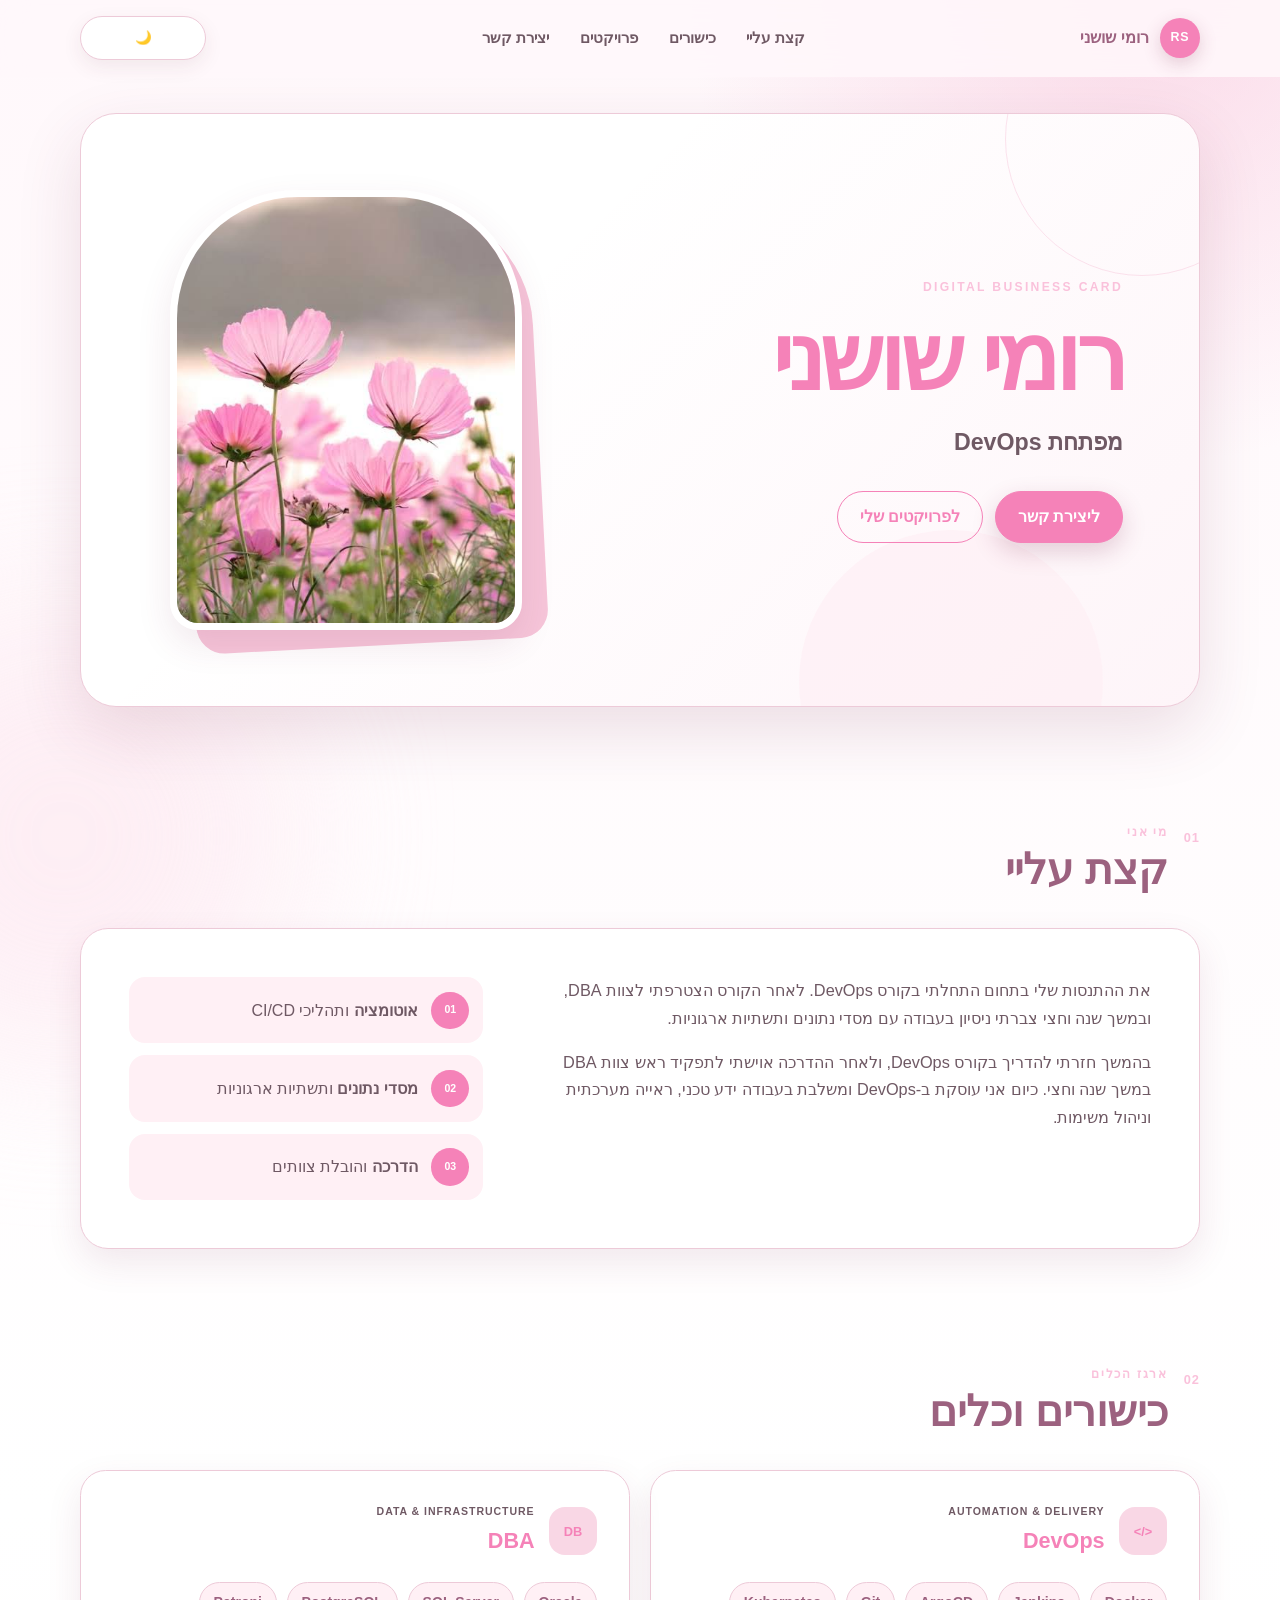
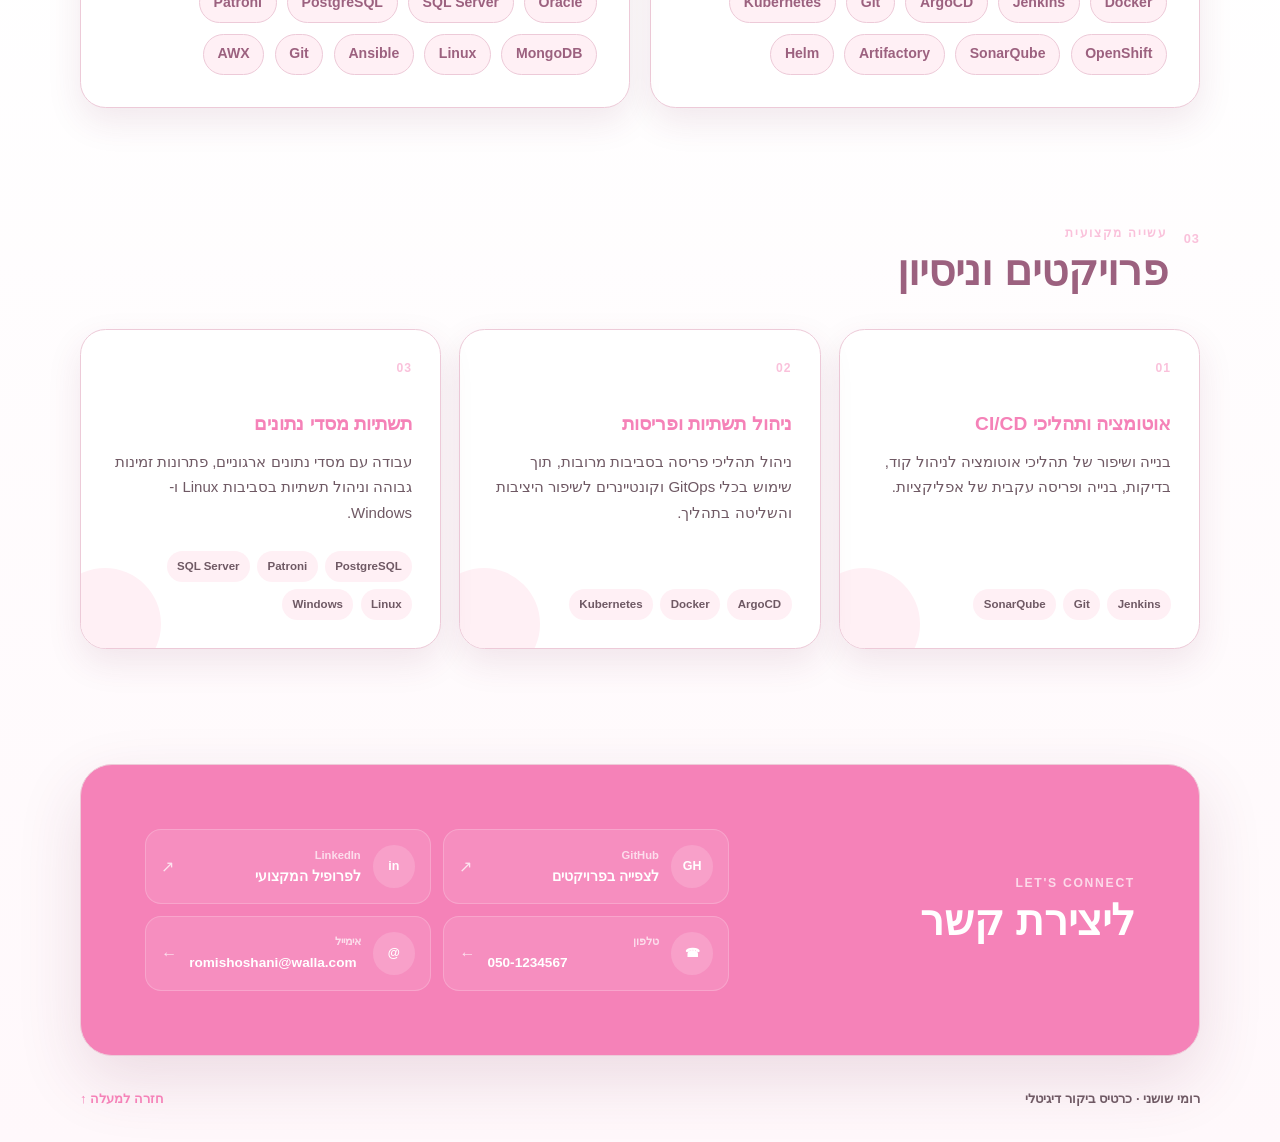
==== index.html @ 7db03954 "rename business_card.html to index.html for GitHub Pages" ====
<!DOCTYPE html>
<html lang="he" dir="rtl">
<head>
    <meta charset="UTF-8">
    <meta name="viewport" content="width=device-width, initial-scale=1.0">
    <title>כרטיס ביקור | רומי שושני</title>
    <link rel="stylesheet" href="style.css">
</head>
<body>
    <a class="skip-link" href="#main-content">דילוג לתוכן המרכזי</a>

    <header class="site-header">
        <div class="navigation-container">
            <a class="brand" href="#home" aria-label="חזרה לראש העמוד">
                <span class="brand-mark" aria-hidden="true">RS</span>
                <span class="brand-name">רומי שושני</span>
            </a>

            <nav class="main-navigation" aria-label="ניווט ראשי">
                <ul class="navigation-list">
                    <li><a class="navigation-link" href="#about">קצת עליי</a></li>
                    <li><a class="navigation-link" href="#skills">כישורים</a></li>
                    <li><a class="navigation-link" href="#projects">פרויקטים</a></li>
                    <li><a class="navigation-link" href="#contact">יצירת קשר</a></li>
                </ul>
            </nav>

            <div class="theme-control">
                <input class="theme-toggle" type="checkbox" id="theme-toggle">
                <label class="theme-toggle-label" for="theme-toggle">
                    <span class="moon-icon" aria-hidden="true">🌙</span>
                    <span class="sun-icon" aria-hidden="true">☀️</span>
                </label>
            </div>
        </div>
    </header>

    <main id="main-content">
        <section class="hero" id="home" aria-labelledby="profile-name">
            <div class="hero-content">
                <p class="eyebrow">DIGITAL BUSINESS CARD</p>
                <h1 class="full-name" id="profile-name">רומי שושני</h1>
                <p class="job-title">מפתחת DevOps</p>
                <div class="hero-actions">
                    <a class="button button-primary" href="#contact">ליצירת קשר</a>
                    <a class="button button-secondary" href="#projects">לפרויקטים שלי</a>
                </div>
            </div>

            <figure class="profile-visual">
                <img
                    class="profile-image"
                    src="profile-image.jpg"
                    alt="תמונת פרופיל"
                >
            </figure>
        </section>

        <section class="content-section about-section" id="about" aria-labelledby="about-title">
            <div class="section-heading">
                <p class="section-number">01</p>
                <div>
                    <p class="section-kicker">מי אני</p>
                    <h2 class="section-title" id="about-title">קצת עליי</h2>
                </div>
            </div>

            <div class="about-content">
                <div class="about-copy">
                    <p>
                        את ההתנסות שלי בתחום התחלתי בקורס DevOps. לאחר הקורס הצטרפתי לצוות DBA,
                        ובמשך שנה וחצי צברתי ניסיון בעבודה עם מסדי נתונים ותשתיות ארגוניות.
                    </p>
                    <p>
                        בהמשך חזרתי להדריך בקורס DevOps, ולאחר ההדרכה אוישתי לתפקיד ראש צוות DBA במשך
                        שנה וחצי. כיום אני עוסקת ב-DevOps ומשלבת בעבודה ידע טכני, ראייה מערכתית
                        וניהול משימות.
                    </p>
                </div>

                <ul class="highlights-list" aria-label="תחומי התמחות מרכזיים">
                    <li>
                        <span class="highlight-icon" aria-hidden="true">01</span>
                        <span><strong>אוטומציה</strong> ותהליכי CI/CD</span>
                    </li>
                    <li>
                        <span class="highlight-icon" aria-hidden="true">02</span>
                        <span><strong>מסדי נתונים</strong> ותשתיות ארגוניות</span>
                    </li>
                    <li>
                        <span class="highlight-icon" aria-hidden="true">03</span>
                        <span><strong>הדרכה</strong> והובלת צוותים</span>
                    </li>
                </ul>
            </div>
        </section>

        <section class="content-section skills-section" id="skills" aria-labelledby="skills-title">
            <div class="section-heading">
                <p class="section-number">02</p>
                <div>
                    <p class="section-kicker">ארגז הכלים</p>
                    <h2 class="section-title" id="skills-title">כישורים וכלים</h2>
                </div>
            </div>

            <div class="skills-grid">
                <article class="skills-card">
                    <div class="card-heading">
                        <span class="card-icon" aria-hidden="true">&lt;/&gt;</span>
                        <div>
                            <p class="card-kicker">AUTOMATION &amp; DELIVERY</p>
                            <h3 class="skills-card-title">DevOps</h3>
                        </div>
                    </div>
                    <ul class="skills-list">
                        <li class="skill-item">Docker</li>
                        <li class="skill-item">Jenkins</li>
                        <li class="skill-item">ArgoCD</li>
                        <li class="skill-item">Git</li>
                        <li class="skill-item">Kubernetes</li>
                        <li class="skill-item">OpenShift</li>
                        <li class="skill-item">SonarQube</li>
                        <li class="skill-item">Artifactory</li>
                        <li class="skill-item">Helm</li>
                    </ul>
                </article>

                <article class="skills-card">
                    <div class="card-heading">
                        <span class="card-icon" aria-hidden="true">DB</span>
                        <div>
                            <p class="card-kicker">DATA &amp; INFRASTRUCTURE</p>
                            <h3 class="skills-card-title">DBA</h3>
                        </div>
                    </div>
                    <ul class="skills-list">
                        <li class="skill-item">Oracle</li>
                        <li class="skill-item">SQL Server</li>
                        <li class="skill-item">PostgreSQL</li>
                        <li class="skill-item">Patroni</li>
                        <li class="skill-item">MongoDB</li>
                        <li class="skill-item">Linux</li>
                        <li class="skill-item">Ansible</li>
                        <li class="skill-item">Git</li>
                        <li class="skill-item">AWX</li>
                    </ul>
                </article>
            </div>
        </section>

        <section class="content-section projects-section" id="projects" aria-labelledby="projects-title">
            <div class="section-heading">
                <p class="section-number">03</p>
                <div>
                    <p class="section-kicker">עשייה מקצועית</p>
                    <h2 class="section-title" id="projects-title">פרויקטים וניסיון</h2>
                </div>
            </div>

            <div class="projects-grid">
                <article class="project-card">
                    <p class="project-number">01</p>
                    <h3 class="project-title">אוטומציה ותהליכי CI/CD</h3>
                    <p class="project-description">
                        בנייה ושיפור של תהליכי אוטומציה לניהול קוד, בדיקות, בנייה ופריסה
                        עקבית של אפליקציות.
                    </p>
                    <ul class="project-tags" aria-label="כלים בפרויקט">
                        <li>Jenkins</li>
                        <li>Git</li>
                        <li>SonarQube</li>
                    </ul>
                </article>

                <article class="project-card">
                    <p class="project-number">02</p>
                    <h3 class="project-title">ניהול תשתיות ופריסות</h3>
                    <p class="project-description">
                        ניהול תהליכי פריסה בסביבות מרובות, תוך שימוש בכלי GitOps וקונטיינרים
                        לשיפור היציבות והשליטה בתהליך.
                    </p>
                    <ul class="project-tags" aria-label="כלים בפרויקט">
                        <li>ArgoCD</li>
                        <li>Docker</li>
                        <li>Kubernetes</li>
                    </ul>
                </article>

                <article class="project-card">
                    <p class="project-number">03</p>
                    <h3 class="project-title">תשתיות מסדי נתונים</h3>
                    <p class="project-description">
                        עבודה עם מסדי נתונים ארגוניים, פתרונות זמינות גבוהה וניהול תשתיות
                        בסביבות Linux ו-Windows.
                    </p>
                    <ul class="project-tags" aria-label="כלים בפרויקט">
                        <li>PostgreSQL</li>
                        <li>Patroni</li>
                        <li>SQL Server</li>
                        <li>Linux</li>
                        <li>Windows</li>
                    </ul>
                </article>
            </div>
        </section>

        <section class="content-section contact-section" id="contact" aria-labelledby="contact-title">
            <div class="contact-intro">
                <p class="section-kicker">LET'S CONNECT</p>
                <h2 class="section-title" id="contact-title">ליצירת קשר</h2>
            </div>

            <address class="contact-list">
                <a class="contact-item" href="https://github.com/romishoshani12/Web-Applicatins-Task1" target="_blank" rel="noopener noreferrer">
                    <span class="contact-icon" aria-hidden="true">GH</span>
                    <span class="contact-details">
                        <span class="contact-label">GitHub</span>
                        <span class="contact-value">לצפייה בפרויקטים</span>
                    </span>
                    <span class="contact-arrow" aria-hidden="true">↗</span>
                </a>

                <a class="contact-item" href="https://www.linkedin.com/in/%D7%A8%D7%95%D7%9E%D7%99-%D7%A9%D7%95%D7%A9%D7%A0%D7%99-748826380/" target="_blank" rel="noopener noreferrer">
                    <span class="contact-icon" aria-hidden="true">in</span>
                    <span class="contact-details">
                        <span class="contact-label">LinkedIn</span>
                        <span class="contact-value">לפרופיל המקצועי</span>
                    </span>
                    <span class="contact-arrow" aria-hidden="true">↗</span>
                </a>

                <a class="contact-item" href="tel:0501234567">
                    <span class="contact-icon" aria-hidden="true">☎</span>
                    <span class="contact-details">
                        <span class="contact-label">טלפון</span>
                        <span class="contact-value" dir="ltr">050-1234567</span>
                    </span>
                    <span class="contact-arrow" aria-hidden="true">←</span>
                </a>

                <a class="contact-item" href="mailto:romishoshani@walla.com">
                    <span class="contact-icon" aria-hidden="true">@</span>
                    <span class="contact-details">
                        <span class="contact-label">אימייל</span>
                        <span class="contact-value" dir="ltr">romishoshani@walla.com</span>
                    </span>
                    <span class="contact-arrow" aria-hidden="true">←</span>
                </a>
            </address>
        </section>
    </main>

    <footer class="site-footer">
        <p>רומי שושני · כרטיס ביקור דיגיטלי</p>
        <a href="#home">חזרה למעלה ↑</a>
    </footer>
</body>
</html>
---- style.css ----
/* 1. Reset and theme variables */
* {
    box-sizing: border-box;
}

:root {
    color-scheme: light;
}

html {
    scroll-behavior: smooth;
}

body {
    --background: #fff8fb;
    --background-accent: #fde7f0;
    --surface: #ffffff;
    --surface-soft: #fff0f5;
    --surface-strong: #f9d7e5;
    --primary: #fac1db;
    --primary-strong: #f582b8;
    --primary-soft: #f6c5d9;
    --text: #9c617f;
    --text-soft: #6f5964;
    --border: #edcad8;
    --header-background: rgba(255, 248, 251, 0.88);
    --shadow: 0 24px 65px rgba(118, 44, 78, 0.14);
    --card-shadow: 0 14px 35px rgba(118, 44, 78, 0.1);

    margin: 0;
    min-height: 100vh;
    overflow-x: hidden;
    background:
        radial-gradient(circle at 90% 0%, rgba(244, 174, 205, 0.4), transparent 29rem),
        linear-gradient(180deg, var(--background) 0%, #ffffff 55%, var(--background) 100%);
    color: var(--text);
    font-family: Arial, "Segoe UI", sans-serif;
    line-height: 1.7;
    transition: background-color 0.3s ease, color 0.3s ease;
}

body:has(.theme-toggle:checked) {
    --background: #171318;
    --background-accent: #2a1d24;
    --surface: #231b20;
    --surface-soft: #30242a;
    --surface-strong: #4a303d;
    --primary: #f07bad;
    --primary-strong: #ffb3d1;
    --primary-soft: #6c3a50;
    --text: #fff5f9;
    --text-soft: #d2bbc5;
    --border: #513844;
    --header-background: rgba(23, 19, 24, 0.9);
    --shadow: 0 24px 65px rgba(0, 0, 0, 0.38);
    --card-shadow: 0 14px 35px rgba(0, 0, 0, 0.28);

    color-scheme: dark;
    background:
        radial-gradient(circle at 90% 0%, rgba(151, 55, 98, 0.28), transparent 29rem),
        linear-gradient(180deg, var(--background) 0%, #1d171b 55%, var(--background) 100%);
}

body::before {
    position: fixed;
    inset: auto auto -10rem -10rem;
    z-index: -1;
    width: 28rem;
    height: 28rem;
    border-radius: 50%;
    background: var(--background-accent);
    content: "";
    filter: blur(80px);
    opacity: 0.65;
    pointer-events: none;
}

a {
    color: inherit;
}

img {
    display: block;
    max-width: 100%;
}

button,
input {
    font: inherit;
}

::selection {
    background: var(--primary);
    color: #ffffff;
}

/* 2. Accessibility helpers */
.skip-link {
    position: fixed;
    top: 0.75rem;
    right: 0.75rem;
    z-index: 100;
    padding: 0.65rem 1rem;
    border-radius: 0.65rem;
    background: var(--primary-strong);
    color: #ffffff;
    font-weight: 700;
    text-decoration: none;
    transform: translateY(-180%);
    transition: transform 0.2s ease;
}

.skip-link:focus {
    transform: translateY(0);
}

/* 3. Header, navigation and theme control */
.site-header {
    position: sticky;
    top: 0;
    z-index: 20;
    border-bottom: 1px solid transparent;
    background: var(--header-background);
    backdrop-filter: blur(16px);
}

.navigation-container {
    display: grid;
    grid-template-columns: auto 1fr auto;
    align-items: center;
    gap: clamp(1rem, 3vw, 2.5rem);
    width: min(1120px, calc(100% - 2rem));
    min-height: 4.75rem;
    margin: 0 auto;
}

.brand {
    display: inline-flex;
    align-items: center;
    gap: 0.7rem;
    font-weight: 800;
    text-decoration: none;
}

.brand-mark {
    display: grid;
    width: 2.5rem;
    height: 2.5rem;
    place-items: center;
    border-radius: 50%;
    background: var(--primary-strong);
    color: var(--surface);
    font-size: 0.78rem;
    letter-spacing: 0.06em;
    box-shadow: 0 6px 18px rgba(126, 33, 77, 0.2);
}

.brand-name {
    white-space: nowrap;
}

.navigation-list {
    display: flex;
    align-items: center;
    justify-content: center;
    gap: clamp(0.8rem, 2.4vw, 2rem);
    margin: 0;
    padding: 0;
    list-style: none;
}

.navigation-link {
    position: relative;
    color: var(--text-soft);
    font-size: 0.94rem;
    font-weight: 700;
    text-decoration: none;
    transition: color 0.2s ease;
}

.navigation-link::after {
    position: absolute;
    right: 0;
    bottom: -0.38rem;
    width: 100%;
    height: 2px;
    border-radius: 999px;
    background: var(--primary);
    content: "";
    transform: scaleX(0);
    transform-origin: right;
    transition: transform 0.2s ease;
}

.navigation-link:hover,
.navigation-link:focus-visible {
    color: var(--primary-strong);
}

.navigation-link:hover::after,
.navigation-link:focus-visible::after {
    transform: scaleX(1);
}

.theme-control {
    position: relative;
}

.theme-toggle {
    position: absolute;
    width: 1px;
    height: 1px;
    overflow: hidden;
    clip-path: inset(50%);
    white-space: nowrap;
}

.theme-toggle-label {
    display: inline-flex;
    align-items: center;
    justify-content: center;
    gap: 0.48rem;
    min-width: 7.9rem;
    padding: 0.58rem 0.85rem;
    border: 1px solid var(--border);
    border-radius: 999px;
    background: var(--surface);
    color: var(--primary-strong);
    font-size: 0.84rem;
    font-weight: 800;
    cursor: pointer;
    box-shadow: 0 7px 20px rgba(83, 35, 57, 0.08);
    transition: border-color 0.2s ease, transform 0.2s ease, background-color 0.2s ease;
}

.theme-toggle-label:hover {
    border-color: var(--primary);
    transform: translateY(-1px);
}

.theme-toggle:focus-visible + .theme-toggle-label {
    outline: 3px solid var(--primary-soft);
    outline-offset: 3px;
}

.sun-icon,
.light-mode-text {
    display: none;
}

.theme-toggle:checked + .theme-toggle-label .moon-icon {
    display: none;
}

.theme-toggle:checked + .theme-toggle-label .sun-icon {
    display: inline;
}

/* 4. Shared layout and section headings */
main {
    width: min(1120px, calc(100% - 2rem));
    margin: 2.25rem auto 0;
}

.hero,
.content-section {
    scroll-margin-top: 6rem;
}

.content-section {
    padding: clamp(4.5rem, 9vw, 7.5rem) 0 0;
}

.section-heading {
    display: flex;
    align-items: flex-start;
    gap: 1rem;
    margin-bottom: 2rem;
}

.section-number {
    margin: 0.3rem 0 0;
    color: var(--primary);
    font-size: 0.8rem;
    font-weight: 900;
    letter-spacing: 0.08em;
}

.section-kicker {
    margin: 0 0 0.15rem;
    color: var(--primary);
    font-size: 0.76rem;
    font-weight: 900;
    letter-spacing: 0.14em;
}

.section-title {
    margin: 0;
    color: var(--text);
    font-size: clamp(1.8rem, 4vw, 2.65rem);
    line-height: 1.2;
}

/* 5. Hero */
.hero {
    position: relative;
    display: grid;
    grid-template-columns: minmax(0, 1.15fr) minmax(17rem, 0.85fr);
    align-items: center;
    gap: clamp(2rem, 6vw, 5rem);
    overflow: hidden;
    min-height: 36rem;
    padding: clamp(2rem, 6vw, 4.75rem);
    border: 1px solid var(--border);
    border-radius: 2.25rem;
    background:
        linear-gradient(135deg, transparent 35%, rgba(240, 123, 173, 0.08)),
        var(--surface);
    box-shadow: var(--shadow);
}

.hero::before {
    position: absolute;
    top: -7rem;
    right: -5rem;
    width: 17rem;
    height: 17rem;
    border: 1px solid var(--primary-soft);
    border-radius: 50%;
    content: "";
    opacity: 0.48;
}

.hero::after {
    position: absolute;
    right: 6rem;
    bottom: -8rem;
    width: 19rem;
    height: 19rem;
    border-radius: 50%;
    background: var(--surface-soft);
    content: "";
    opacity: 0.72;
}

.hero-content,
.profile-visual {
    position: relative;
    z-index: 1;
}

.eyebrow {
    margin: 0 0 1rem;
    color: var(--primary);
    font-size: 0.76rem;
    font-weight: 900;
    letter-spacing: 0.19em;
}

.full-name {
    max-width: 10ch;
    margin: 0;
    color: var(--primary-strong);
    font-size: clamp(3rem, 8vw, 5.7rem);
    line-height: 0.98;
    letter-spacing: -0.045em;
}

.job-title {
    margin: 1.2rem 0 0;
    color: var(--text-soft);
    font-size: clamp(1.15rem, 2.4vw, 1.45rem);
    font-weight: 800;
}

.hero-actions {
    display: flex;
    flex-wrap: wrap;
    gap: 0.8rem;
    margin-top: 1.8rem;
}

.button {
    display: inline-flex;
    align-items: center;
    justify-content: center;
    min-height: 3rem;
    padding: 0.7rem 1.35rem;
    border: 1px solid var(--primary-strong);
    border-radius: 999px;
    font-weight: 800;
    text-decoration: none;
    transition: transform 0.2s ease, box-shadow 0.2s ease, background-color 0.2s ease;
}

.button:hover,
.button:focus-visible {
    transform: translateY(-2px);
}

.button:focus-visible {
    outline: 3px solid var(--primary-soft);
    outline-offset: 3px;
}

.button-primary {
    background: var(--primary-strong);
    color: var(--surface);
    box-shadow: 0 9px 24px rgba(126, 33, 77, 0.2);
}

.button-secondary {
    background: transparent;
    color: var(--primary-strong);
}

.profile-visual {
    width: min(100%, 22rem);
    margin: 0 auto;
}

.profile-visual::before {
    position: absolute;
    inset: 1rem -1rem -1rem 1rem;
    z-index: -1;
    border-radius: 8rem 8rem 1.75rem 1.75rem;
    background: var(--primary-soft);
    content: "";
    transform: rotate(-3deg);
}

.profile-image {
    width: 100%;
    aspect-ratio: 4 / 5;
    border: 0.45rem solid var(--surface);
    border-radius: 8rem 8rem 1.75rem 1.75rem;
    object-fit: cover;
    box-shadow: var(--card-shadow);
}

/* 6. About */
.about-content {
    display: grid;
    grid-template-columns: minmax(0, 1.25fr) minmax(18rem, 0.75fr);
    gap: clamp(2rem, 6vw, 5rem);
    padding: clamp(1.7rem, 4vw, 3rem);
    border: 1px solid var(--border);
    border-radius: 1.75rem;
    background: var(--surface);
    box-shadow: var(--card-shadow);
}

.about-copy p {
    margin: 0;
    color: var(--text-soft);
    font-size: 1.02rem;
}

.about-copy p + p {
    margin-top: 1rem;
}

.highlights-list {
    display: grid;
    gap: 0.75rem;
    align-content: center;
    margin: 0;
    padding: 0;
    list-style: none;
}

.highlights-list li {
    display: flex;
    align-items: center;
    gap: 0.85rem;
    padding: 0.9rem;
    border-radius: 1rem;
    background: var(--surface-soft);
    color: var(--text-soft);
}

.highlight-icon {
    display: grid;
    width: 2.35rem;
    height: 2.35rem;
    flex: 0 0 auto;
    place-items: center;
    border-radius: 50%;
    background: var(--primary-strong);
    color: var(--surface);
    font-size: 0.66rem;
    font-weight: 900;
}

/* 7. Skills */
.skills-grid {
    display: grid;
    grid-template-columns: repeat(2, minmax(0, 1fr));
    gap: 1.25rem;
}

.skills-card {
    padding: clamp(1.4rem, 3vw, 2rem);
    border: 1px solid var(--border);
    border-radius: 1.6rem;
    background: var(--surface);
    box-shadow: var(--card-shadow);
    transition: border-color 0.2s ease, transform 0.2s ease;
}

.skills-card:hover {
    border-color: var(--primary-soft);
    transform: translateY(-4px);
}

.card-heading {
    display: flex;
    align-items: center;
    gap: 0.9rem;
    margin-bottom: 1.4rem;
}

.card-icon {
    display: grid;
    width: 3rem;
    height: 3rem;
    flex: 0 0 auto;
    place-items: center;
    border-radius: 1rem;
    background: var(--surface-strong);
    color: var(--primary-strong);
    font-size: 0.8rem;
    font-weight: 900;
}

.card-kicker {
    margin: 0;
    color: var(--text-soft);
    font-size: 0.66rem;
    font-weight: 800;
    letter-spacing: 0.09em;
}

.skills-card-title {
    margin: 0.1rem 0 0;
    color: var(--primary-strong);
    font-size: 1.35rem;
}

.skills-list {
    display: flex;
    flex-wrap: wrap;
    gap: 0.65rem;
    margin: 0;
    padding: 0;
    list-style: none;
}

.skill-item {
    padding: 0.48rem 0.85rem;
    border: 1px solid var(--border);
    border-radius: 999px;
    background: var(--surface-soft);
    color: var(--text);
    font-size: 0.88rem;
    font-weight: 800;
}

/* 8. Projects */
.projects-grid {
    display: grid;
    grid-template-columns: repeat(3, minmax(0, 1fr));
    gap: 1.15rem;
}

.project-card {
    position: relative;
    display: flex;
    flex-direction: column;
    min-height: 20rem;
    overflow: hidden;
    padding: 1.75rem;
    border: 1px solid var(--border);
    border-radius: 1.6rem;
    background: var(--surface);
    box-shadow: var(--card-shadow);
    transition: border-color 0.2s ease, transform 0.2s ease;
}

.project-card::after {
    position: absolute;
    left: -2rem;
    bottom: -2rem;
    width: 7rem;
    height: 7rem;
    border-radius: 50%;
    background: var(--surface-soft);
    content: "";
}

.project-card:hover {
    border-color: var(--primary-soft);
    transform: translateY(-5px);
}

.project-number {
    margin: 0 0 2rem;
    color: var(--primary);
    font-size: 0.76rem;
    font-weight: 900;
    letter-spacing: 0.08em;
}

.project-title {
    margin: 0 0 0.75rem;
    color: var(--primary-strong);
    font-size: 1.2rem;
    line-height: 1.35;
}

.project-description {
    margin: 0;
    color: var(--text-soft);
    font-size: 0.94rem;
}

.project-tags {
    position: relative;
    z-index: 1;
    display: flex;
    flex-wrap: wrap;
    gap: 0.45rem;
    margin: auto 0 0;
    padding: 1.5rem 0 0;
    list-style: none;
}

.project-tags li {
    padding: 0.35rem 0.65rem;
    border-radius: 999px;
    background: var(--surface-soft);
    color: var(--text-soft);
    font-size: 0.72rem;
    font-weight: 800;
}

/* 9. Contact */
.contact-section {
    display: grid;
    grid-template-columns: minmax(15rem, 0.72fr) minmax(0, 1.28fr);
    gap: clamp(2rem, 6vw, 5rem);
    align-items: center;
    margin-top: clamp(4.5rem, 9vw, 7.5rem);
    padding: clamp(2rem, 6vw, 4rem);
    border: 1px solid var(--border);
    border-radius: 2rem;
    background: var(--primary-strong);
    color: var(--surface);
    box-shadow: var(--shadow);
}

.contact-intro .section-kicker,
.contact-intro .section-title,
.contact-intro p {
    color: inherit;
}

.contact-intro .section-kicker {
    opacity: 0.7;
}

.contact-intro p:last-child {
    max-width: 30rem;
    margin: 0.9rem 0 0;
    opacity: 0.78;
}

.contact-list {
    display: grid;
    grid-template-columns: repeat(2, minmax(0, 1fr));
    gap: 0.75rem;
    font-style: normal;
}

.contact-item {
    display: grid;
    grid-template-columns: auto minmax(0, 1fr) auto;
    align-items: center;
    gap: 0.75rem;
    min-width: 0;
    padding: 0.95rem;
    border: 1px solid rgba(255, 255, 255, 0.2);
    border-radius: 1rem;
    background: rgba(255, 255, 255, 0.1);
    color: inherit;
    text-decoration: none;
    transition: background-color 0.2s ease, transform 0.2s ease;
}

.contact-item:hover,
.contact-item:focus-visible {
    background: rgba(255, 255, 255, 0.18);
    transform: translateY(-2px);
}

.contact-item:focus-visible {
    outline: 3px solid var(--primary-soft);
    outline-offset: 3px;
}

.contact-icon {
    display: grid;
    width: 2.65rem;
    height: 2.65rem;
    place-items: center;
    border-radius: 50%;
    background: rgba(255, 255, 255, 0.16);
    font-size: 0.78rem;
    font-weight: 900;
}

.contact-details {
    min-width: 0;
}

.contact-label,
.contact-value {
    display: block;
}

.contact-label {
    font-size: 0.7rem;
    font-weight: 700;
    opacity: 0.7;
}

.contact-value {
    overflow: hidden;
    font-size: 0.85rem;
    font-weight: 800;
    text-overflow: ellipsis;
    white-space: nowrap;
}

.contact-arrow {
    font-size: 1rem;
    opacity: 0.75;
}

/* 10. Footer */
.site-footer {
    display: flex;
    align-items: center;
    justify-content: space-between;
    gap: 1rem;
    width: min(1120px, calc(100% - 2rem));
    margin: 0 auto;
    padding: 2rem 0;
    color: var(--text-soft);
    font-size: 0.82rem;
    font-weight: 700;
}

.site-footer p {
    margin: 0;
}

.site-footer a {
    color: var(--primary-strong);
    text-decoration: none;
}

.site-footer a:hover,
.site-footer a:focus-visible {
    text-decoration: underline;
    text-underline-offset: 0.3rem;
}

/* 11. Responsive layout */
@media (max-width: 900px) {
    .navigation-container {
        grid-template-columns: auto 1fr auto;
        gap: 1rem;
    }

    .brand-name {
        display: none;
    }

    .hero {
        grid-template-columns: minmax(0, 1.05fr) minmax(15rem, 0.95fr);
        gap: 2rem;
    }

    .about-content {
        grid-template-columns: 1fr;
    }

    .projects-grid {
        grid-template-columns: 1fr 1fr;
    }

    .project-card:last-child {
        grid-column: 1 / -1;
        min-height: 16rem;
    }

    .contact-section {
        grid-template-columns: 1fr;
    }
}

@media (max-width: 720px) {
    .site-header {
        border-color: var(--border);
    }

    .navigation-container {
        grid-template-columns: 1fr auto;
        gap: 0.65rem 1rem;
        padding: 0.65rem 0;
    }

    .brand-name {
        display: inline;
    }

    .main-navigation {
        grid-column: 1 / -1;
        grid-row: 2;
        overflow-x: auto;
        padding-bottom: 0.15rem;
        scrollbar-width: none;
    }

    .main-navigation::-webkit-scrollbar {
        display: none;
    }

    .navigation-list {
        justify-content: flex-start;
        width: max-content;
        min-width: 100%;
        gap: 1.35rem;
    }

    .navigation-link {
        font-size: 0.82rem;
    }

    main {
        margin-top: 1.25rem;
    }

    .hero,
    .content-section {
        scroll-margin-top: 8.5rem;
    }

    .hero {
        grid-template-columns: 1fr;
        min-height: auto;
        padding: 2rem;
        border-radius: 1.65rem;
    }

    .hero-content {
        text-align: center;
    }

    .full-name {
        max-width: none;
    }

    .hero-actions {
        justify-content: center;
    }

    .profile-visual {
        width: min(100%, 20rem);
    }

    .skills-grid,
    .projects-grid,
    .contact-list {
        grid-template-columns: 1fr;
    }

    .project-card,
    .project-card:last-child {
        grid-column: auto;
        min-height: 17rem;
    }
}

@media (max-width: 460px) {
    .navigation-container,
    main,
    .site-footer {
        width: min(100% - 1.15rem, 1120px);
    }

    .brand-name {
        font-size: 0.9rem;
    }

    .brand-mark {
        width: 2.2rem;
        height: 2.2rem;
    }

    .theme-toggle-label {
        min-width: 2.65rem;
        padding: 0.58rem;
    }

    .dark-mode-text,
    .light-mode-text {
        display: none;
    }

    .theme-toggle:checked + .theme-toggle-label .light-mode-text {
        display: none;
    }

    .hero {
        padding: 1.5rem;
    }

    .full-name {
        font-size: clamp(2.7rem, 16vw, 4rem);
    }

    .hero-actions {
        display: grid;
    }

    .button {
        width: 100%;
    }

    .section-heading {
        gap: 0.7rem;
    }

    .about-content,
    .skills-card,
    .project-card,
    .contact-section {
        padding: 1.25rem;
        border-radius: 1.25rem;
    }

    .site-footer {
        flex-direction: column;
        text-align: center;
    }
}

@media (prefers-reduced-motion: reduce) {
    html {
        scroll-behavior: auto;
    }

    *,
    *::before,
    *::after {
        scroll-behavior: auto !important;
        transition-duration: 0.01ms !important;
    }
}
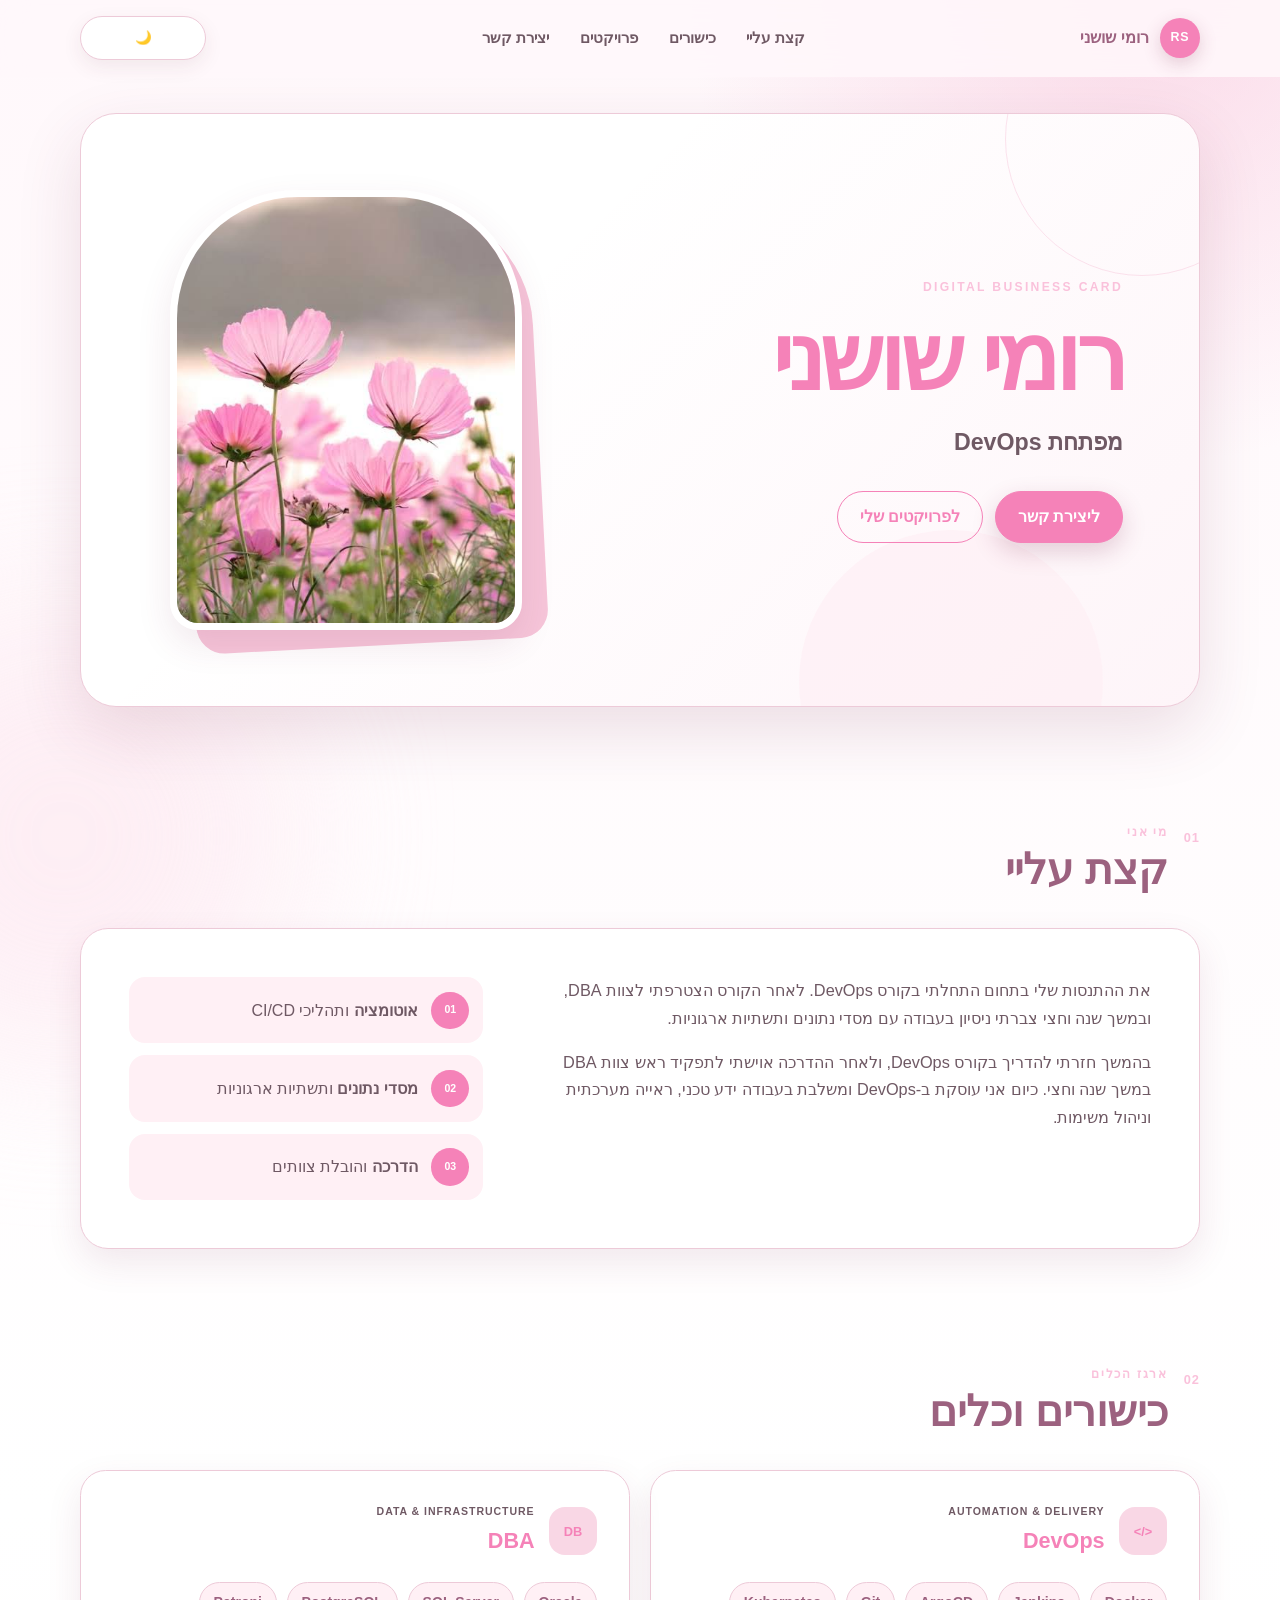
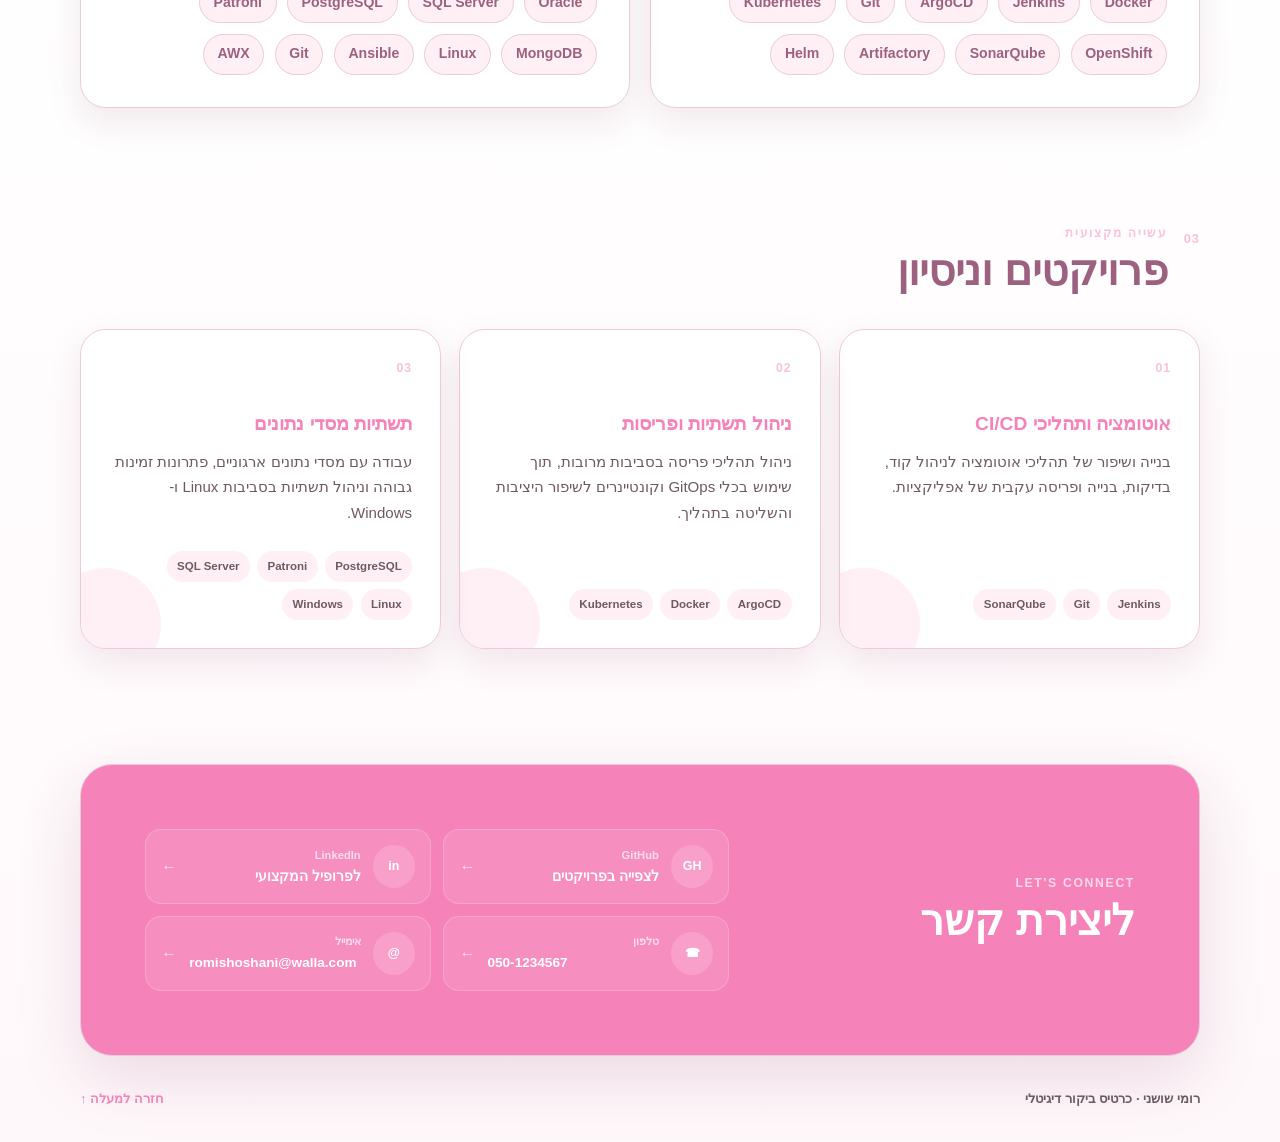
==== commit 6b6675dd: "change direction of arrows" ====
--- a/index.html
+++ b/index.html
@@ -218,7 +218,7 @@
                         <span class="contact-label">GitHub</span>
                         <span class="contact-value">לצפייה בפרויקטים</span>
                     </span>
-                    <span class="contact-arrow" aria-hidden="true">↗</span>
+                    <span class="contact-arrow" aria-hidden="true">←</span>
                 </a>
 
                 <a class="contact-item" href="https://www.linkedin.com/in/%D7%A8%D7%95%D7%9E%D7%99-%D7%A9%D7%95%D7%A9%D7%A0%D7%99-748826380/" target="_blank" rel="noopener noreferrer">
@@ -227,7 +227,7 @@
                         <span class="contact-label">LinkedIn</span>
                         <span class="contact-value">לפרופיל המקצועי</span>
                     </span>
-                    <span class="contact-arrow" aria-hidden="true">↗</span>
+                    <span class="contact-arrow" aria-hidden="true">←</span>
                 </a>
 
                 <a class="contact-item" href="tel:0501234567">
--- a/style.css
+++ b/style.css
@@ -84,7 +84,6 @@
     max-width: 100%;
 }
 
-button,
 input {
     font: inherit;
 }
